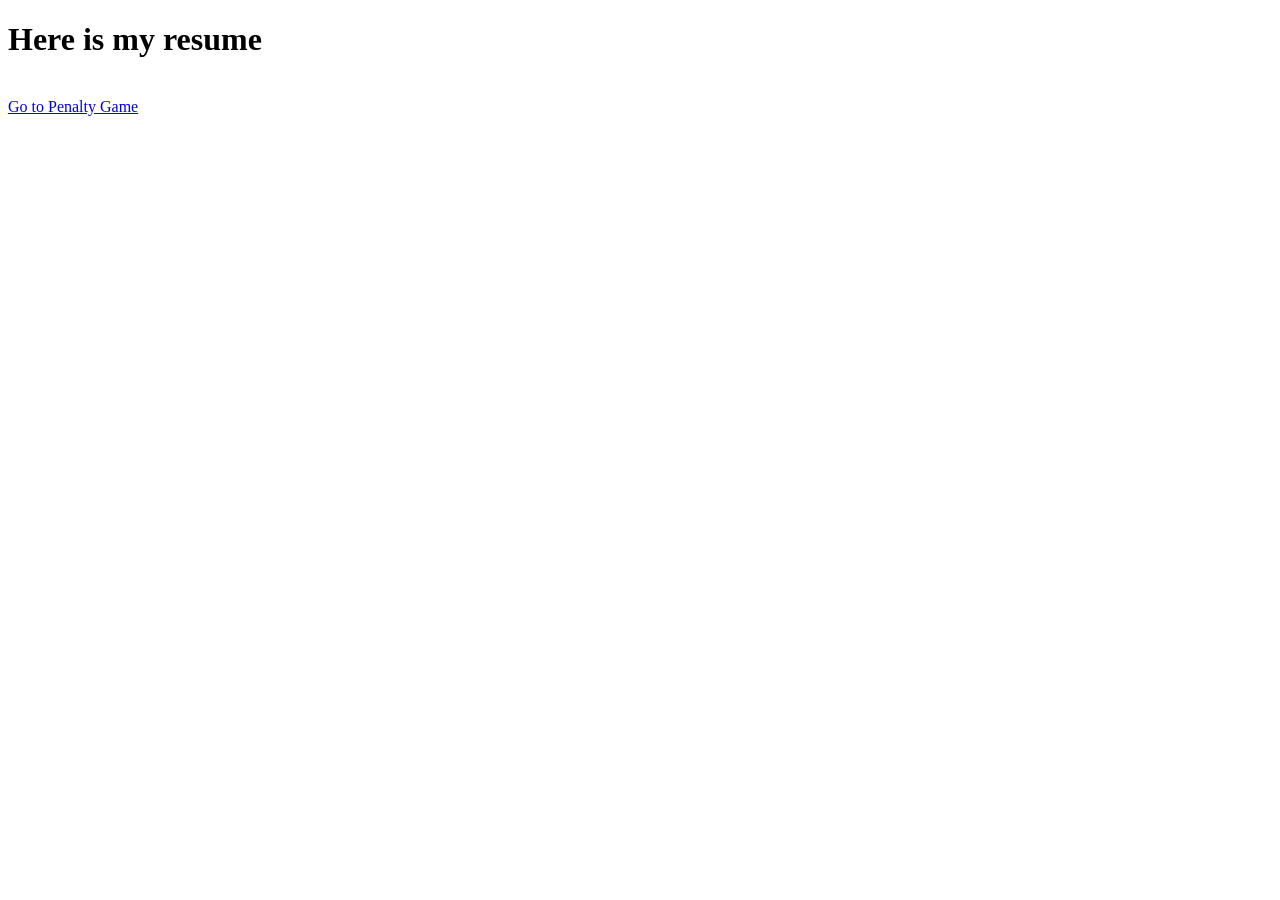
==== index.html @ e4717d0d "Add files via upload" ====
<!DOCTYPE html>
<html lang="en">
<head>
    <meta charset="UTF-8">
    <meta name="viewport" content="width=device-width, initial-scale=1.0">
    <title>Resume Sheet</title>
</head>
<body>
<h1>Here is my resume</h1>
<br>
<a href = "penaltygame.html">Go to Penalty Game</a>
</body>
</html>
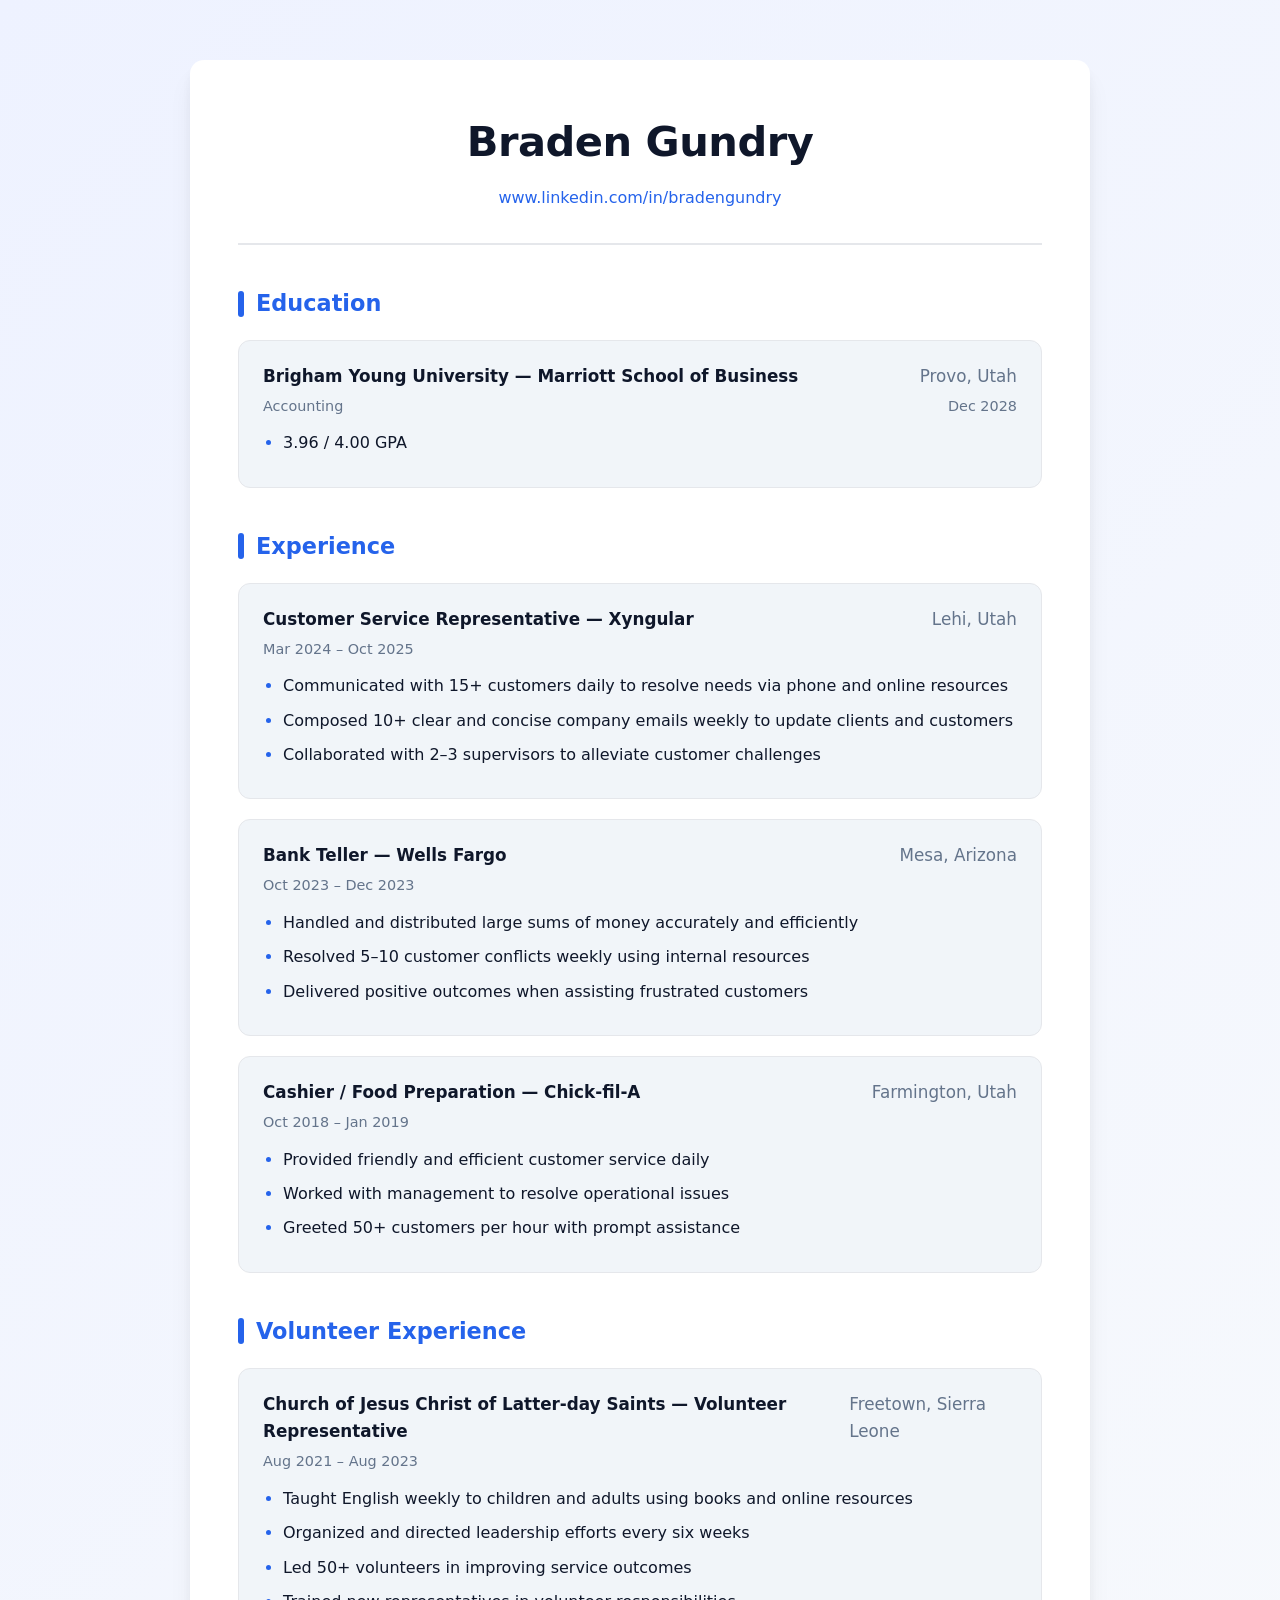
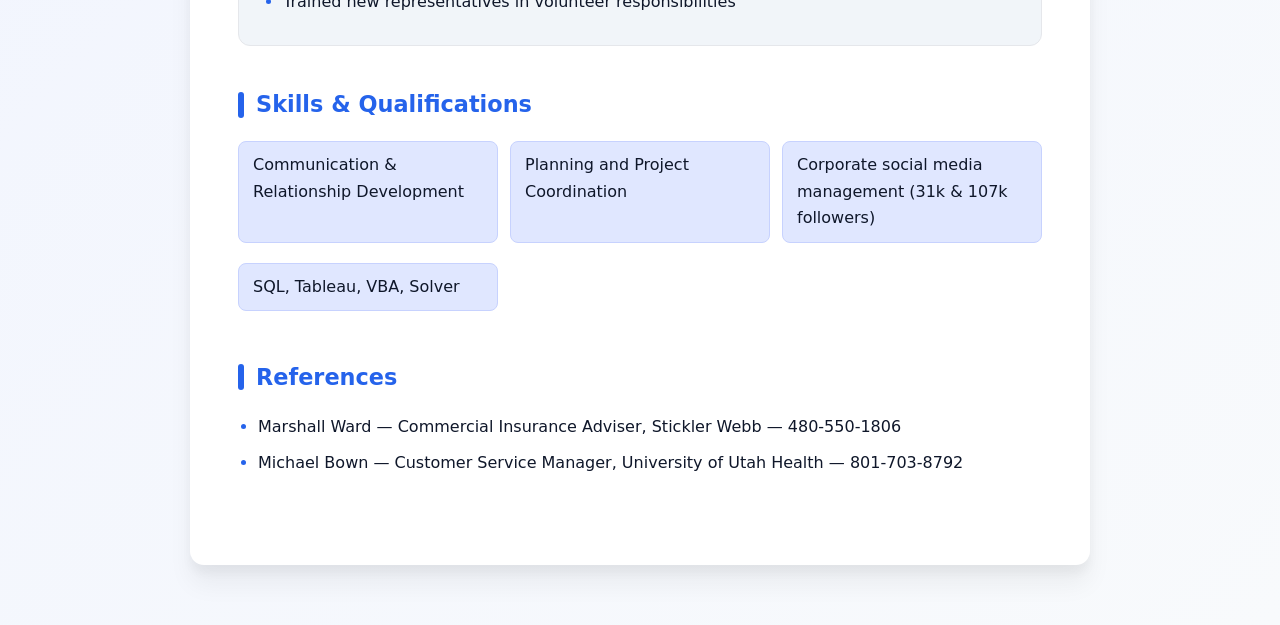
==== commit 14afbbc2: "Add files via upload" ====
--- a/index.html
+++ b/index.html
@@ -3,11 +3,127 @@
 <head>
     <meta charset="UTF-8">
     <meta name="viewport" content="width=device-width, initial-scale=1.0">
-    <title>Resume Sheet</title>
+    <title>Braden Gundry | Resume</title>
+    <link rel="stylesheet" href="styles/styles.css">
 </head>
 <body>
-<h1>Here is my resume</h1>
-<br>
-<a href = "penaltygame.html">Go to Penalty Game</a>
+    <div class="container">
+
+        <header>
+            <h1>Braden Gundry</h1>
+            <p class="contact">
+                <a href="https://www.linkedin.com/in/bradengundry" target="_blank">
+                    www.linkedin.com/in/bradengundry
+                </a>
+            </p>
+        </header>
+
+        <section>
+            <h2>Education</h2>
+            <div class="item">
+                <div class="item-header">
+                    <span class="title">Brigham Young University — Marriott School of Business</span>
+                    <span class="location">Provo, Utah</span>
+                </div>
+                <div class="item-subheader">
+                    <span>Accounting</span>
+                    <span>Dec 2028</span>
+                </div>
+                <ul>
+                    <li>3.96 / 4.00 GPA</li>
+                </ul>
+            </div>
+        </section>
+
+        <section>
+            <h2>Experience</h2>
+
+            <div class="item">
+                <div class="item-header">
+                    <span class="title">Customer Service Representative — Xyngular</span>
+                    <span class="location">Lehi, Utah</span>
+                </div>
+                <div class="item-subheader">
+                    <span>Mar 2024 – Oct 2025</span>
+                </div>
+                <ul>
+                    <li>Communicated with 15+ customers daily to resolve needs via phone and online resources</li>
+                    <li>Composed 10+ clear and concise company emails weekly to update clients and customers</li>
+                    <li>Collaborated with 2–3 supervisors to alleviate customer challenges</li>
+                </ul>
+            </div>
+
+            <div class="item">
+                <div class="item-header">
+                    <span class="title">Bank Teller — Wells Fargo</span>
+                    <span class="location">Mesa, Arizona</span>
+                </div>
+                <div class="item-subheader">
+                    <span>Oct 2023 – Dec 2023</span>
+                </div>
+                <ul>
+                    <li>Handled and distributed large sums of money accurately and efficiently</li>
+                    <li>Resolved 5–10 customer conflicts weekly using internal resources</li>
+                    <li>Delivered positive outcomes when assisting frustrated customers</li>
+                </ul>
+            </div>
+
+            <div class="item">
+                <div class="item-header">
+                    <span class="title">Cashier / Food Preparation — Chick-fil-A</span>
+                    <span class="location">Farmington, Utah</span>
+                </div>
+                <div class="item-subheader">
+                    <span>Oct 2018 – Jan 2019</span>
+                </div>
+                <ul>
+                    <li>Provided friendly and efficient customer service daily</li>
+                    <li>Worked with management to resolve operational issues</li>
+                    <li>Greeted 50+ customers per hour with prompt assistance</li>
+                </ul>
+            </div>
+        </section>
+
+        <section>
+            <h2>Volunteer Experience</h2>
+
+            <div class="item">
+                <div class="item-header">
+                    <span class="title">
+                        Church of Jesus Christ of Latter-day Saints — Volunteer Representative
+                    </span>
+                    <span class="location">Freetown, Sierra Leone</span>
+                </div>
+                <div class="item-subheader">
+                    <span>Aug 2021 – Aug 2023</span>
+                </div>
+                <ul>
+                    <li>Taught English weekly to children and adults using books and online resources</li>
+                    <li>Organized and directed leadership efforts every six weeks</li>
+                    <li>Led 50+ volunteers in improving service outcomes</li>
+                    <li>Trained new representatives in volunteer responsibilities</li>
+                </ul>
+            </div>
+        </section>
+
+        <section>
+            <h2>Skills & Qualifications</h2>
+            <ul class="skills">
+                <li>Communication & Relationship Development</li>
+                <li>Planning and Project Coordination</li>
+                <li>Corporate social media management (31k & 107k followers)</li>
+                <li>SQL, Tableau, VBA, Solver</li>
+            </ul>
+        </section>
+
+        <section>
+            <h2>References</h2>
+            <ul>
+                <li>Marshall Ward — Commercial Insurance Adviser, Stickler Webb — 480-550-1806</li>
+                <li>Michael Bown — Customer Service Manager, University of Utah Health — 801-703-8792</li>
+            </ul>
+        </section>
+
+    </div>
 </body>
-</html>+</html>
--- a/styles/styles.css
+++ b/styles/styles.css
@@ -0,0 +1,180 @@
+:root {
+    --primary: #2563eb;        /* blue-600 */
+    --primary-light: #e0e7ff;  /* blue-100 */
+    --accent: #0f172a;         /* slate-900 */
+    --muted: #64748b;          /* slate-500 */
+    --bg: #f1f5f9;             /* slate-100 */
+    --card: #ffffff;
+    --border: #e5e7eb;
+}
+
+* {
+    box-sizing: border-box;
+    margin: 0;
+    padding: 0;
+    font-family: "Inter", "Segoe UI", system-ui, -apple-system, sans-serif;
+}
+
+body {
+    background: linear-gradient(135deg, #eef2ff, #f8fafc);
+    color: var(--accent);
+    line-height: 1.65;
+}
+
+/* Main Card */
+.container {
+    max-width: 900px;
+    margin: 60px auto;
+    background: var(--card);
+    padding: 48px;
+    border-radius: 14px;
+    box-shadow:
+        0 20px 25px rgba(0, 0, 0, 0.05),
+        0 8px 10px rgba(0, 0, 0, 0.04);
+}
+
+/* Header */
+header {
+    text-align: center;
+    padding-bottom: 32px;
+    margin-bottom: 40px;
+    border-bottom: 2px solid var(--border);
+}
+
+header h1 {
+    font-size: 2.6rem;
+    font-weight: 800;
+    letter-spacing: -0.5px;
+    margin-bottom: 8px;
+}
+
+.contact a {
+    font-size: 1rem;
+    color: var(--primary);
+    font-weight: 500;
+    text-decoration: none;
+}
+
+.contact a:hover {
+    text-decoration: underline;
+}
+
+/* Section Headings */
+section {
+    margin-bottom: 40px;
+}
+
+h2 {
+    font-size: 1.4rem;
+    font-weight: 700;
+    color: var(--primary);
+    margin-bottom: 18px;
+    display: flex;
+    align-items: center;
+    gap: 12px;
+}
+
+h2::before {
+    content: "";
+    width: 6px;
+    height: 26px;
+    background: var(--primary);
+    border-radius: 4px;
+}
+
+/* Resume Items */
+.item {
+    background: var(--bg);
+    padding: 22px 24px;
+    border-radius: 12px;
+    border: 1px solid var(--border);
+    margin-bottom: 20px;
+    transition: transform 0.15s ease, box-shadow 0.15s ease;
+}
+
+.item:hover {
+    transform: translateY(-3px);
+    box-shadow: 0 10px 15px rgba(0, 0, 0, 0.06);
+}
+
+/* Titles */
+.item-header {
+    display: flex;
+    justify-content: space-between;
+    font-weight: 700;
+    font-size: 1.05rem;
+    margin-bottom: 4px;
+}
+
+.item-header .title {
+    color: var(--accent);
+}
+
+.location {
+    color: var(--muted);
+    font-weight: 500;
+}
+
+/* Subheader */
+.item-subheader {
+    display: flex;
+    justify-content: space-between;
+    font-size: 0.9rem;
+    color: var(--muted);
+    margin-bottom: 12px;
+}
+
+/* Bullet Lists */
+ul {
+    padding-left: 20px;
+}
+
+ul li {
+    margin-bottom: 8px;
+    position: relative;
+}
+
+ul li::marker {
+    color: var(--primary);
+}
+
+/* Skills Section */
+.skills {
+    display: grid;
+    grid-template-columns: repeat(auto-fit, minmax(260px, 1fr));
+    gap: 12px;
+    padding-left: 0;
+}
+
+.skills li {
+    list-style: none;
+    background: var(--primary-light);
+    color: var(--accent);
+    padding: 10px 14px;
+    border-radius: 8px;
+    font-weight: 500;
+    border: 1px solid #c7d2fe;
+}
+
+/* References */
+section:last-of-type ul li {
+    margin-bottom: 10px;
+}
+
+/* Responsive */
+@media (max-width: 768px) {
+    .container {
+        padding: 32px 24px;
+        margin: 30px 16px;
+    }
+
+    header h1 {
+        font-size: 2.1rem;
+    }
+
+    .item-header,
+    .item-subheader {
+        flex-direction: column;
+        gap: 4px;
+    }
+}
